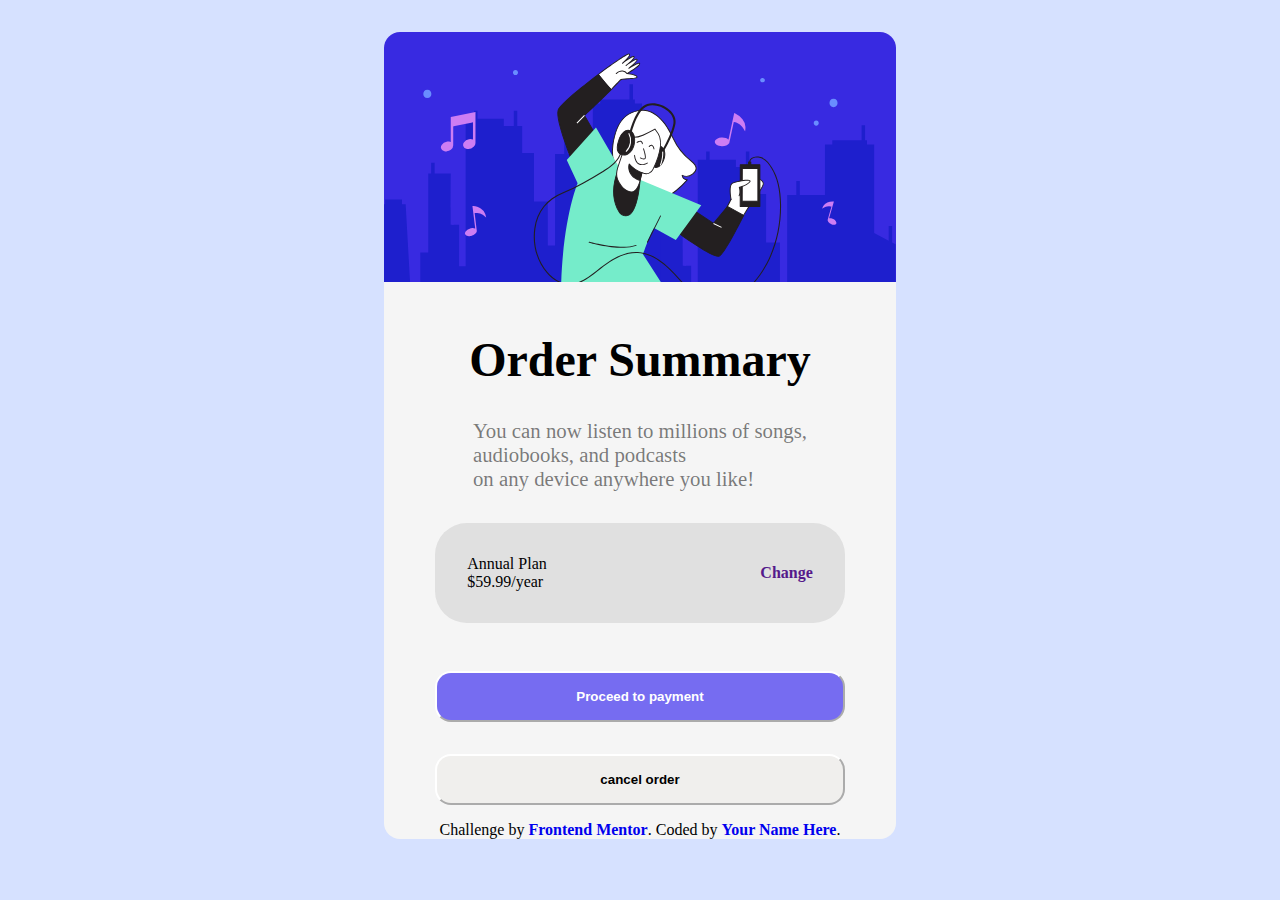
==== order-summary-component-main/index.html @ a0e70ea4 "changed the file name" ====
<!DOCTYPE html>
<html lang="en">
  <head>
    <meta charset="UTF-8" />
    <meta name="viewport" content="width=device-width, initial-scale=1.0" />
    <!-- displays site properly based on user's device -->

    <link
      rel="icon"
      type="image/png"
      sizes="32x32"
      href="./images/favicon-32x32.png"
    />
    <link rel="stylesheet" href="style.css" />

    <title>Frontend Mentor | Order summary card</title>

    <!-- Feel free to remove these styles or customise in your own stylesheet 👍 -->
  </head>
  <body>
    <img
      class="hero"
      src="../order-summary-component-main/images/illustration-hero.svg"
      alt="illustration-hero"
    />
    <h1>Order Summary</h1>

    <p class="kot">
      You can now listen to millions of songs,<br> audiobooks, and podcasts <br>on any
      device anywhere you like!
    </p>

    <section class="payment">
      <p class="annualPlan">
        Annual Plan <br />
        $59.99/year
      </p>
      <p><a href="">Change</a></p>
    </section>

    <button>Proceed to payment</button>
    <button class="cancel">cancel order</button>

    <div class="attribution">
      Challenge by
      <a href="https://www.frontendmentor.io?ref=challenge" target="_blank"
        >Frontend Mentor</a
      >. Coded by <a href="#">Your Name Here</a>.
    </div>
  </body>
</html>
---- order-summary-component-main/style.css ----
* {
  margin: 0;
  padding: 0;
  box-sizing: border-box;
}

html {
  display: flex;
  justify-content: center;
  background-color: #d6e1ff;
}
body {
  display: flex;
  justify-content: center;
  align-items: center;
  flex-direction: column;
  width: 40%;
  height: 40%;
  border-radius: 2rem;
  margin: 2rem;
  border-radius: 1rem;
  background-color: whitesmoke;
}
body:hover {
  box-shadow: 10px 10px 10px 10px rgba(0, 0, 0, 0.281);

  transition: 0.7s;
}
.hero {
  display: block;
  width: 100%;

  border-radius: 1rem 1rem 0 0;
}
h1 {
  margin: 50px 0 0 0;
  font-size: 3rem;
}
.kot {
  margin: 2rem auto;
  color: #00000085;
  font-size: 1.3rem;
}
.payment {
  background-color: rgba(128, 128, 128, 0.183);
  width: 80%;
  display: flex;
  justify-content: space-between;
  align-items: center;
  border-radius: 2rem;
  padding: 2rem;
  margin-bottom: 2rem;
}
button {
  width: 80%;
  margin: 1rem;
  padding: 1rem;
  border-radius: 1rem;
  border-color: white;
  color: white;
  background-color: #766cf1;
  font-weight: 900;
}
button:hover {
  background-color: #5a52ad;
}
.cancel {
  background-color: rgba(220, 215, 204, 0.199);
  color: black;
}
.cancel:hover {
  background-color: rgba(255, 0, 0, 0.516);
}
a {
  text-decoration: none;
  font-weight: 600;
}
a:hover {
  color: red;
}
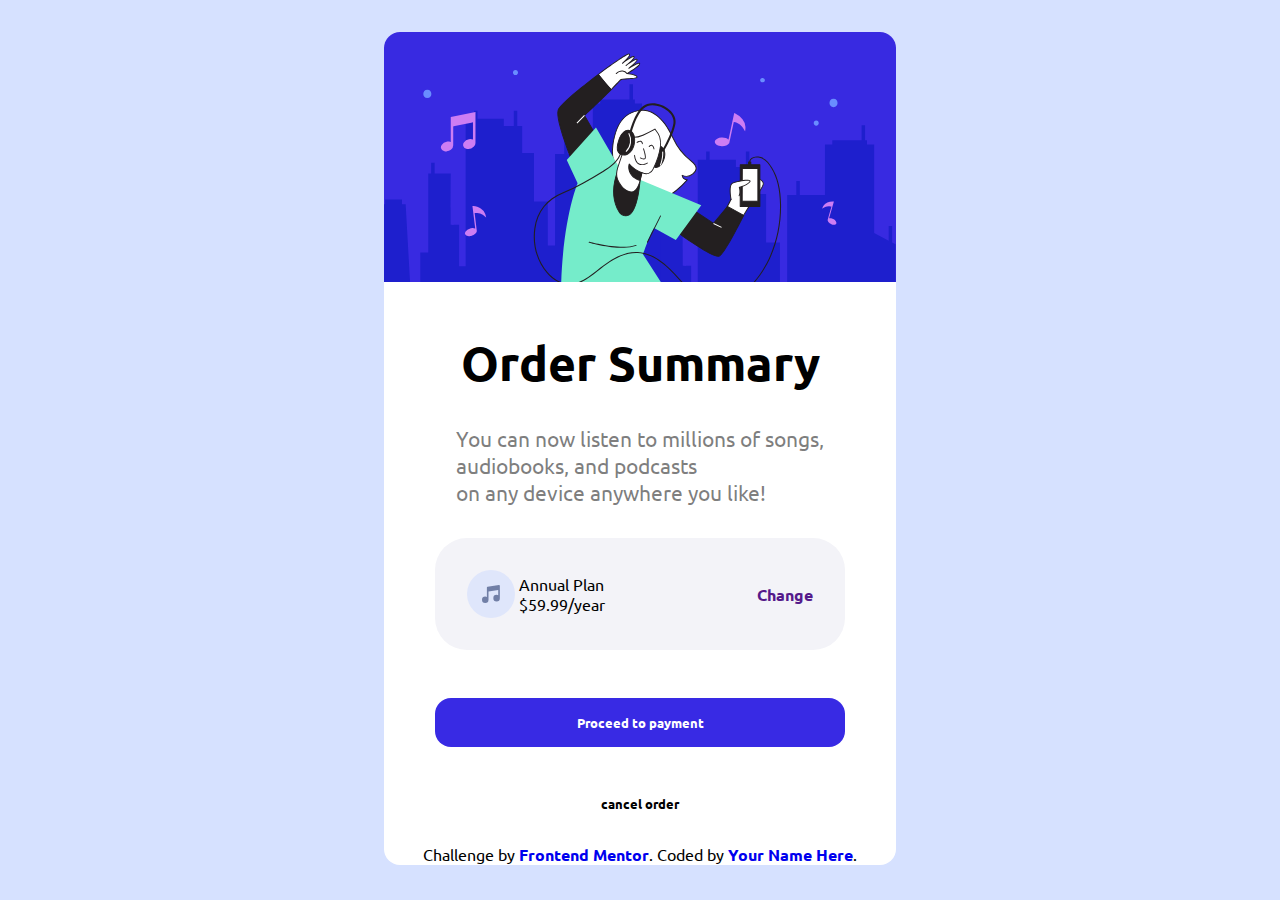
==== commit 2876fea3: "second commit" ====
--- a/order-summary-component-main/index.html
+++ b/order-summary-component-main/index.html
@@ -26,12 +26,17 @@
     <h1>Order Summary</h1>
 
     <p class="kot">
-      You can now listen to millions of songs,<br> audiobooks, and podcasts <br>on any
-      device anywhere you like!
+      You can now listen to millions of songs,<br />
+      audiobooks, and podcasts <br />on any device anywhere you like!
     </p>
 
     <section class="payment">
       <p class="annualPlan">
+        <img
+          src="../order-summary-component-main/images/icon-music.svg"
+          alt=""
+        />
+
         Annual Plan <br />
         $59.99/year
       </p>
--- a/order-summary-component-main/style.css
+++ b/order-summary-component-main/style.css
@@ -1,7 +1,9 @@
+@import url("https://fonts.googleapis.com/css2?family=Ubuntu:wght@900&display=swap");
 * {
   margin: 0;
   padding: 0;
   box-sizing: border-box;
+  font-family: "Ubuntu", sans-serif;
 }
 
 html {
@@ -19,17 +21,15 @@
   border-radius: 2rem;
   margin: 2rem;
   border-radius: 1rem;
-  background-color: whitesmoke;
+  background-color: rgb(255, 255, 255);
 }
 body:hover {
   box-shadow: 10px 10px 10px 10px rgba(0, 0, 0, 0.281);
-
   transition: 0.7s;
 }
 .hero {
   display: block;
   width: 100%;
-
   border-radius: 1rem 1rem 0 0;
 }
 h1 {
@@ -50,23 +50,31 @@
   border-radius: 2rem;
   padding: 2rem;
   margin-bottom: 2rem;
+  background-color: rgb(243, 243, 248);
+}
+.annualPlan {
+  width: 40%;
+  display: flex;
+  justify-content: space-between;
+  align-items: center;
 }
 button {
   width: 80%;
   margin: 1rem;
   padding: 1rem;
   border-radius: 1rem;
-  border-color: white;
   color: white;
-  background-color: #766cf1;
+  background-color: #382ae4;
   font-weight: 900;
+  border: none;
 }
 button:hover {
-  background-color: #5a52ad;
+  background-color: #1602fb;
 }
 .cancel {
-  background-color: rgba(220, 215, 204, 0.199);
+  background-color: #fff;
   color: black;
+  border: none;
 }
 .cancel:hover {
   background-color: rgba(255, 0, 0, 0.516);
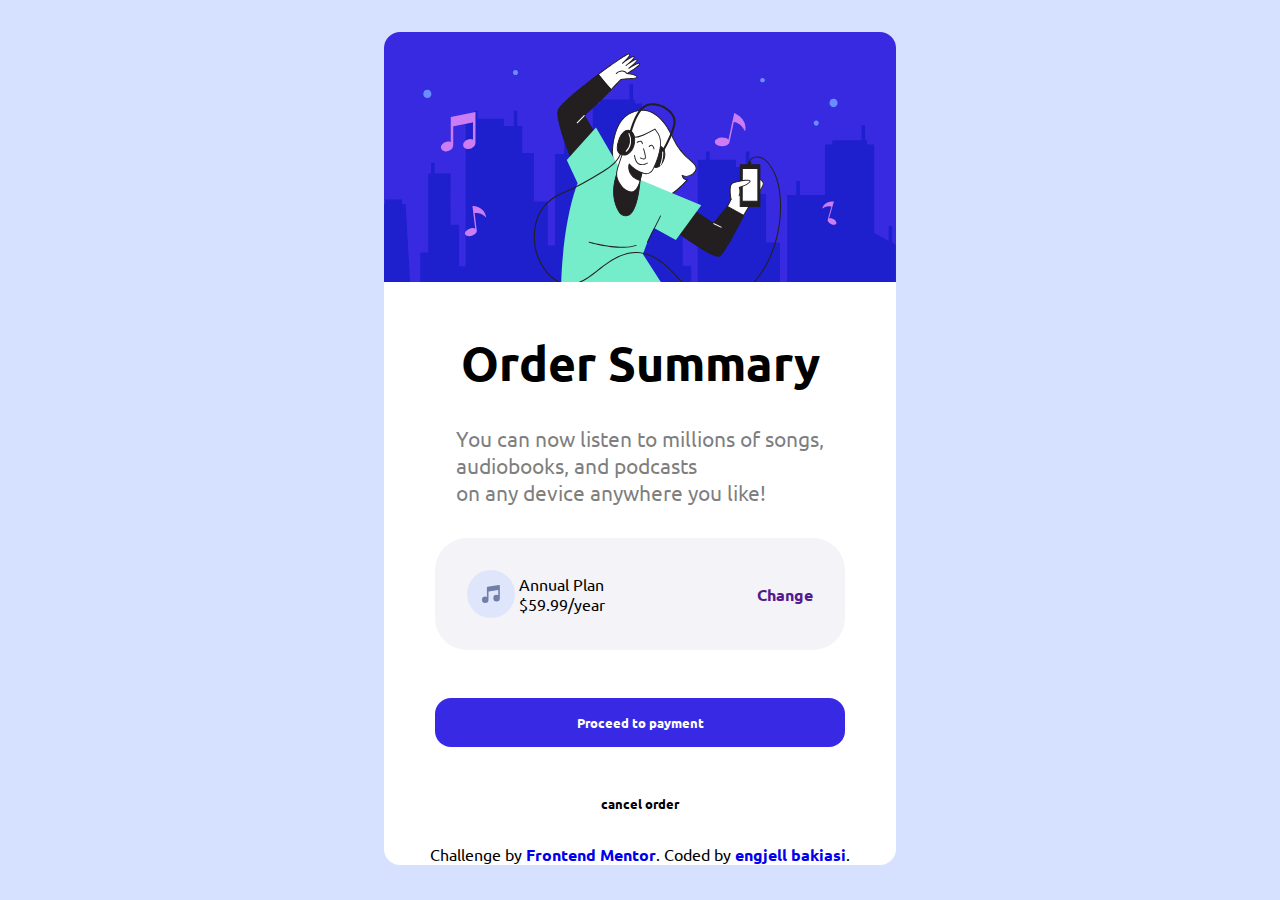
==== commit 0a9edbfb: "first commit" ====
--- a/order-summary-component-main/index.html
+++ b/order-summary-component-main/index.html
@@ -50,7 +50,7 @@
       Challenge by
       <a href="https://www.frontendmentor.io?ref=challenge" target="_blank"
         >Frontend Mentor</a
-      >. Coded by <a href="#">Your Name Here</a>.
+      >. Coded by <a href="#">engjell bakiasi</a>.
     </div>
   </body>
 </html>
--- a/order-summary-component-main/style.css
+++ b/order-summary-component-main/style.css
@@ -86,3 +86,19 @@
 a:hover {
   color: red;
 }
+@media screen and (max-width: 376px) {
+  body{
+  width: 100%;
+  height: 100%;
+  margin: 0;
+  }
+  .hero{
+    border-radius: 0;
+  }
+  .payment{
+    width: 100%;
+  }
+  .annualPlan{
+    width: 50%;
+  }
+}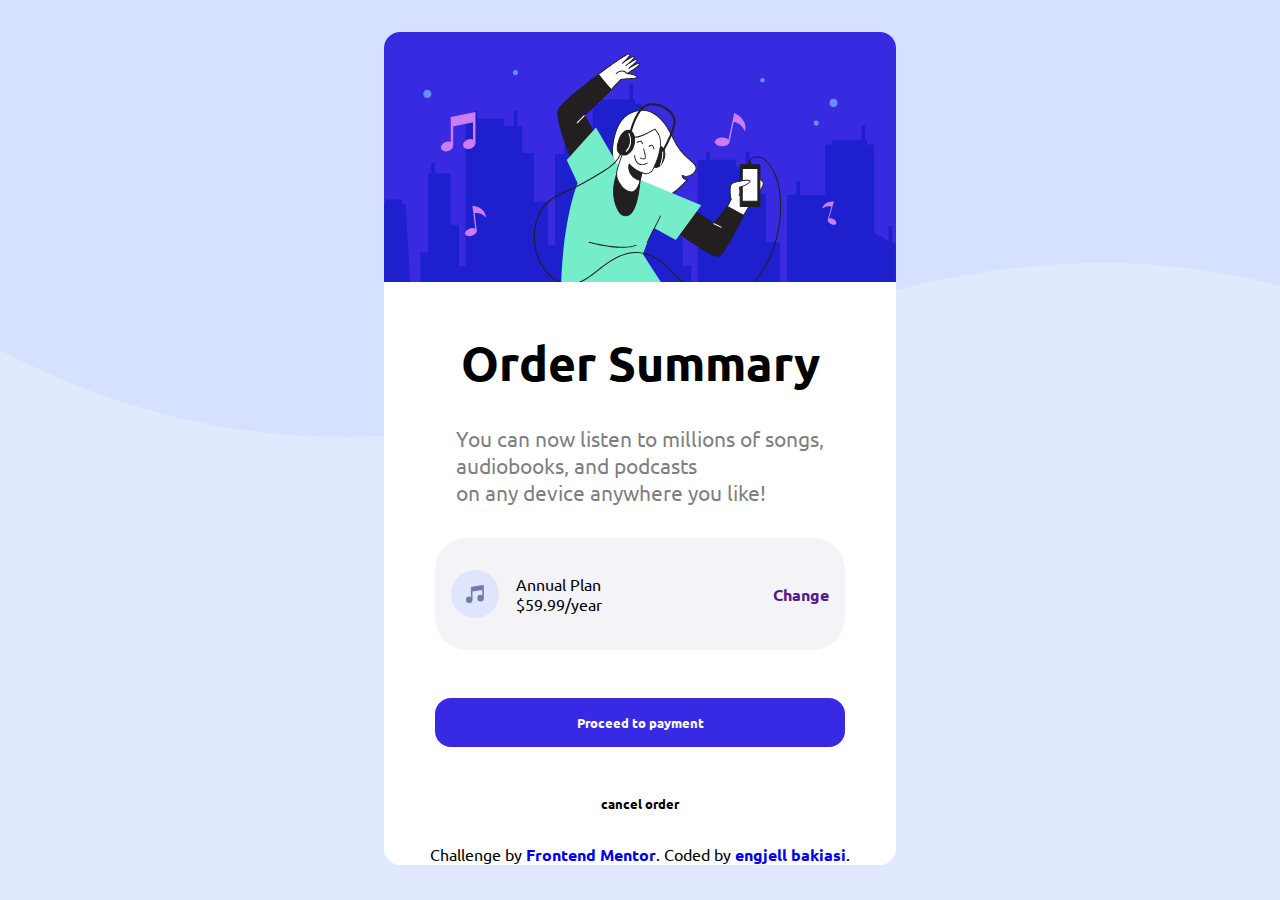
==== commit dcd7dabf: "first commit" ====
--- a/order-summary-component-main/index.html
+++ b/order-summary-component-main/index.html
@@ -23,6 +23,7 @@
       src="../order-summary-component-main/images/illustration-hero.svg"
       alt="illustration-hero"
     />
+
     <h1>Order Summary</h1>
 
     <p class="kot">
@@ -44,8 +45,7 @@
     </section>
 
     <button>Proceed to payment</button>
-    <button class="cancel">cancel order</button>
-
+    <button type="reset" class="cancel">cancel order</button>
     <div class="attribution">
       Challenge by
       <a href="https://www.frontendmentor.io?ref=challenge" target="_blank"
--- a/order-summary-component-main/style.css
+++ b/order-summary-component-main/style.css
@@ -9,7 +9,9 @@
 html {
   display: flex;
   justify-content: center;
-  background-color: #d6e1ff;
+  background: url(../order-summary-component-main/images/pattern-background-desktop.svg);
+  background-repeat: no-repeat;
+  background-color: #e1e9ff;
 }
 body {
   display: flex;
@@ -17,7 +19,6 @@
   align-items: center;
   flex-direction: column;
   width: 40%;
-  height: 40%;
   border-radius: 2rem;
   margin: 2rem;
   border-radius: 1rem;
@@ -48,7 +49,7 @@
   justify-content: space-between;
   align-items: center;
   border-radius: 2rem;
-  padding: 2rem;
+  padding:  2rem 1rem;
   margin-bottom: 2rem;
   background-color: rgb(243, 243, 248);
 }
@@ -57,6 +58,7 @@
   display: flex;
   justify-content: space-between;
   align-items: center;
+  
 }
 button {
   width: 80%;
@@ -87,18 +89,18 @@
   color: red;
 }
 @media screen and (max-width: 376px) {
-  body{
-  width: 100%;
-  height: 100%;
-  margin: 0;
+  body {
+    width: 100%;
+    height: 100%;
+    margin: 0;
   }
-  .hero{
+  .hero {
     border-radius: 0;
   }
-  .payment{
+  .payment {
     width: 100%;
   }
-  .annualPlan{
+  .annualPlan {
     width: 50%;
   }
-}+}
